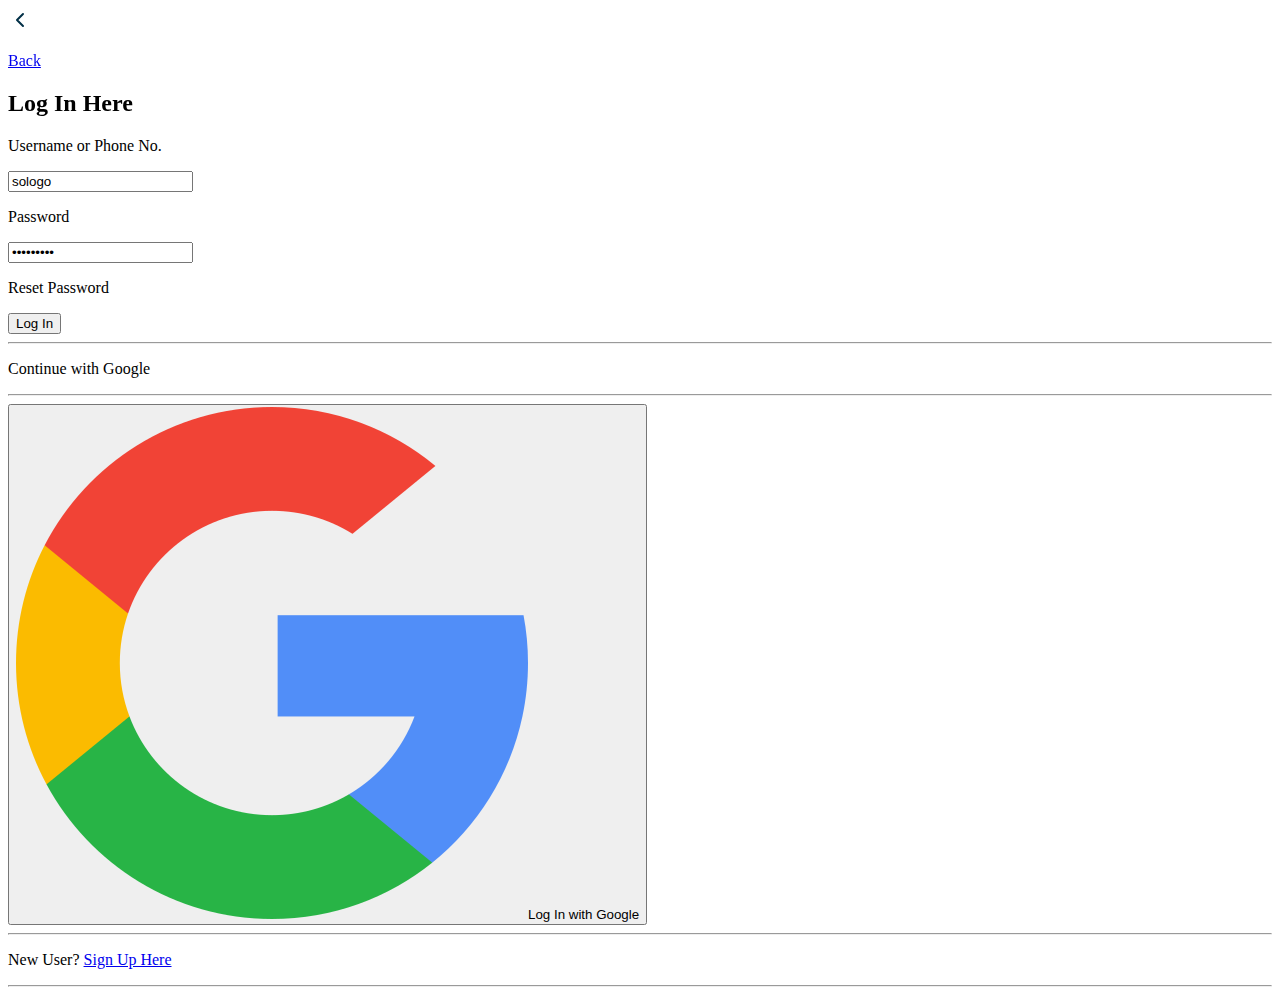
==== soloGo/login.html @ 727582b2 "Update login.html" ====
<!DOCTYPE html>
<html lang="en">
<head>
    <meta charset="UTF-8">
    <meta name="viewport" content="width=device-width, initial-scale=1.0">
    <title>SoloGo: Log In</title>
    <link rel="stylesheet" href="./styles/login.css">
    <link href="https://unpkg.com/aos@2.3.1/dist/aos.css" rel="stylesheet">
</head>
<body>
    <script src="https://unpkg.com/aos@2.3.1/dist/aos.js"></script>
    <script src="https://unpkg.com/aos@2.3.1/dist/aos.js"></script>
    <script>
        AOS.init();
      </script>
    <div class="login-container">
        <div class="login-back-btn" data-aos="fade-down" data-aos-duration="1000">
            <a href="index.html"><img src="./icons/leftarrowblue.svg" alt=""></a>
            <p><a href="index.html">Back</a></p>
        </div>
        <div class="login-content" >
            <div class="login-content-left" data-aos="fade-right" data-aos-duration="1000">
                <h2>Log In Here</h2>
            </div>
            <div class="login-content-right">
                <div class="login-form">
                    <form action="Dashboard.html">
                        <p for="">Username or Phone No.</p>
                        <input type="text" name="" id="" value="sologo" placeholder="Enter Username or Phone No.">
                        <p for="">Password</p>
                        <input type="password" name="" id="" value="sologo123" placeholder="Enter Password">
                        <p>Reset Password</p>
                        <a href="Dashboard.html" id="loginbtn"></a><button type="submit">Log In<img src="./icons/rightarrow.svg" alt=""></button></a>
                    </form>
                    <div class="login-line-text">
                        <hr>
                        <p>Continue with Google</p>
                        <hr>
                    </div>
                    <div class="google-signup">
                        <button><img src="./icons/google.png" alt="">Log In with Google</button>
                    </div>
                    <div class="login-line-text">
                        <hr>
                        <p>New User? <a href="signup.html">Sign Up Here</a></p>
                        <hr>
                    </div>
                </div>
            </div>
        </div>
    </div>
</body>
</html>
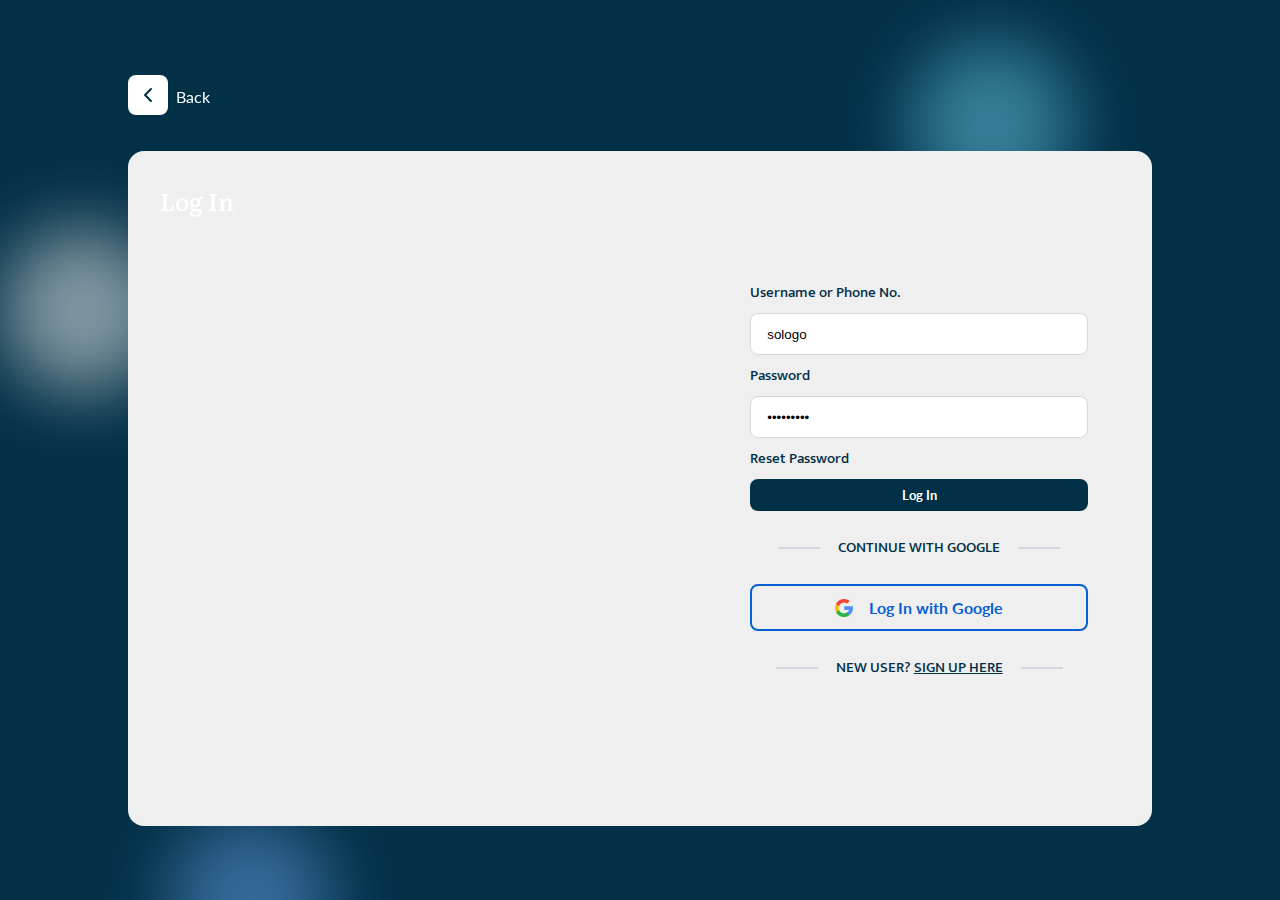
==== commit 2525814c: "Final Code Updated" ====
--- a/soloGo/login.html
+++ b/soloGo/login.html
@@ -20,7 +20,7 @@
         </div>
         <div class="login-content" >
             <div class="login-content-left" data-aos="fade-right" data-aos-duration="1000">
-                <h2>Log In Here</h2>
+                <h2>Log In</h2>
             </div>
             <div class="login-content-right">
                 <div class="login-form">
@@ -50,4 +50,4 @@
         </div>
     </div>
 </body>
-</html>
+</html>--- a/soloGo/styles/login.css
+++ b/soloGo/styles/login.css
@@ -0,0 +1,261 @@
+@import url("https://fonts.googleapis.com/css2?family=Lato:wght@400;700&family=Literata:wght@400;500;600;800&family=Mukta:wght@400;500&display=swap");
+
+*{
+    margin: 0;
+    padding: 0;
+}
+
+body{
+    background-image: url("../Assets/Login_bkg.svg");
+    background-repeat: no-repeat;
+    background-size: cover;
+}
+
+.login-container{
+    display: flex;
+    flex-direction: column;
+    height: 100vh;
+    align-items: center;
+    justify-content: center;
+}
+
+.login-back-btn{
+    display: flex;
+    align-items: center;
+    justify-content: start;
+    width: 80%;
+    margin-bottom: 2rem;
+}
+
+.login-back-btn img{
+    padding: 8px;
+    background-color: white;
+    border-radius: 8px;
+}
+
+.login-back-btn p{
+    margin-left: 8px;
+    color: white;
+    font-family: "Lato";
+    font-size: 16px;
+}
+
+.login-back-btn a{
+    text-decoration: none;
+    color: white;
+}
+
+.login-content{
+    display: flex;
+    background-color: #efefef;
+    width: 80%;
+    height: 75%;
+    border-radius: 16px;
+}
+
+.login-content-left{
+    width: 60%;
+    background-image: url(../Assets/ballon.jpg);
+    background-repeat: no-repeat;
+    background-size: cover;
+    border-radius: 1rem;
+}
+
+.login-content-left h2{
+    padding: 2rem;
+    font-family: "Literata";
+    font-size: 24px;
+    color: white;
+    font-weight: 500;
+}
+
+.login-content-right{
+    width: 50%;
+    height: 100%;
+    display: flex;
+    flex-direction: column;
+    align-items: center;
+    justify-content: center;
+}
+
+.login-form{
+    font-family: "Lato";
+}
+
+.login-form p{
+    margin-bottom: .5rem;
+    margin-top: .5rem;
+}
+
+.login-form input{
+    padding-left: 1rem;
+    border-radius: 8px;
+    border: 1px solid #D3D7DF;
+}
+
+.login-form p{
+    font-family: "Mukta";
+    font-weight: 500;
+    font-size: 15px;
+    color: #023047;
+}
+
+.login-form input::placeholder{
+    color: #a1a1a1;
+}
+.login-form input:focus{
+    outline: none;
+}
+.login-form button{
+    display: flex;
+    align-items: center;
+    justify-content: center;
+    background-color: #023047;
+    border: none;
+    color: white;
+    font-family: "Lato";
+    font-weight: bold;
+    border-radius: 8px;
+    width: 100%;
+    padding: 8px 12px;
+    /*changes*/
+    transition: 0.2s ease;
+}
+
+.login-form input{
+    width: 320px;
+    height: 40px;
+}
+
+.login-line-text{
+    display: flex;
+    padding: 1rem;
+    align-items: center;
+    justify-content: center;
+    column-gap: 18px;
+    font-size: 14px;
+    color: #023047;
+    font-weight: bold;
+    font-family: "Lato";
+    text-transform: uppercase;
+}
+
+.login-line-text hr{
+    background-color: none;
+    border: 1px solid #D3D7DF;
+    width: 2.5rem;
+}
+.google-signup{
+    width: 100%;
+}
+.google-signup button{
+    display: flex;
+    align-items: flex-end;
+    justify-content: center;
+    background: none;
+    border: none;
+    column-gap: 1rem;
+    color: #065FD4;
+    border: 2px solid #065FD4;
+    padding: 12px 10px;
+    font-size: 16px;
+    cursor: pointer;
+}
+
+.google-signup img{
+    width: 18px;
+    height: 18px;
+
+}
+
+.login-line-text a{
+    color: #023047;
+}
+
+/*changes*/
+.login-back-btn:hover{
+    cursor: pointer;
+}
+.login-form button:hover{
+    background-color: #022c41;
+    
+}
+
+.login-form button:hover{
+    background-color: #022c41;
+    cursor: pointer;
+}
+
+.google-signup button:hover{
+    opacity: 1;
+    background: none;
+}
+
+
+/*Start media Query*/
+
+          /* Medium Screen View*/
+
+          @media (max-width:820px){
+            .login-content-right{
+                z-index: 10;
+                width: 0%;
+            }
+            .login-content-left{
+                z-index: 0;
+                width: 100%;
+            }
+            .login-container{
+                position: relative;
+            }
+            .login-form{
+                position: absolute;
+                left: 27%;
+                background-color: rgba(255,255,255,.5);
+                padding: 25px;
+                border-radius: 5px;
+                
+            }
+            .login-form p{
+             color: #023047;   
+            }
+            /* .login-form input{
+                box-shadow: 0px 10px 20px 2px rgba(0, 0, 0, 0.25);
+            } */
+            
+          }
+
+
+          /* Mini Screen View*/
+    
+    
+    @media (max-width: 477px){
+        .login-container{
+            position: relative;
+        }
+        .login-form{
+            position: absolute;
+            left: 3.5%;
+            background-color: rgba(255,255,255,.5);
+            padding: 25px;
+            border-radius: 5px;
+            top: 23%;
+            
+        }
+        .login-content{
+            width: 100%;
+            height: 100%;
+        }
+        .login-back-btn{
+            visibility: hidden;
+        }
+        .login-content-left h2{
+            /* margin-left: 100px; */
+            margin-top: 80px;
+        }
+        .login-content-left{
+            position: absolute;
+            top: 0%;
+            height: 100%;
+        }
+    }